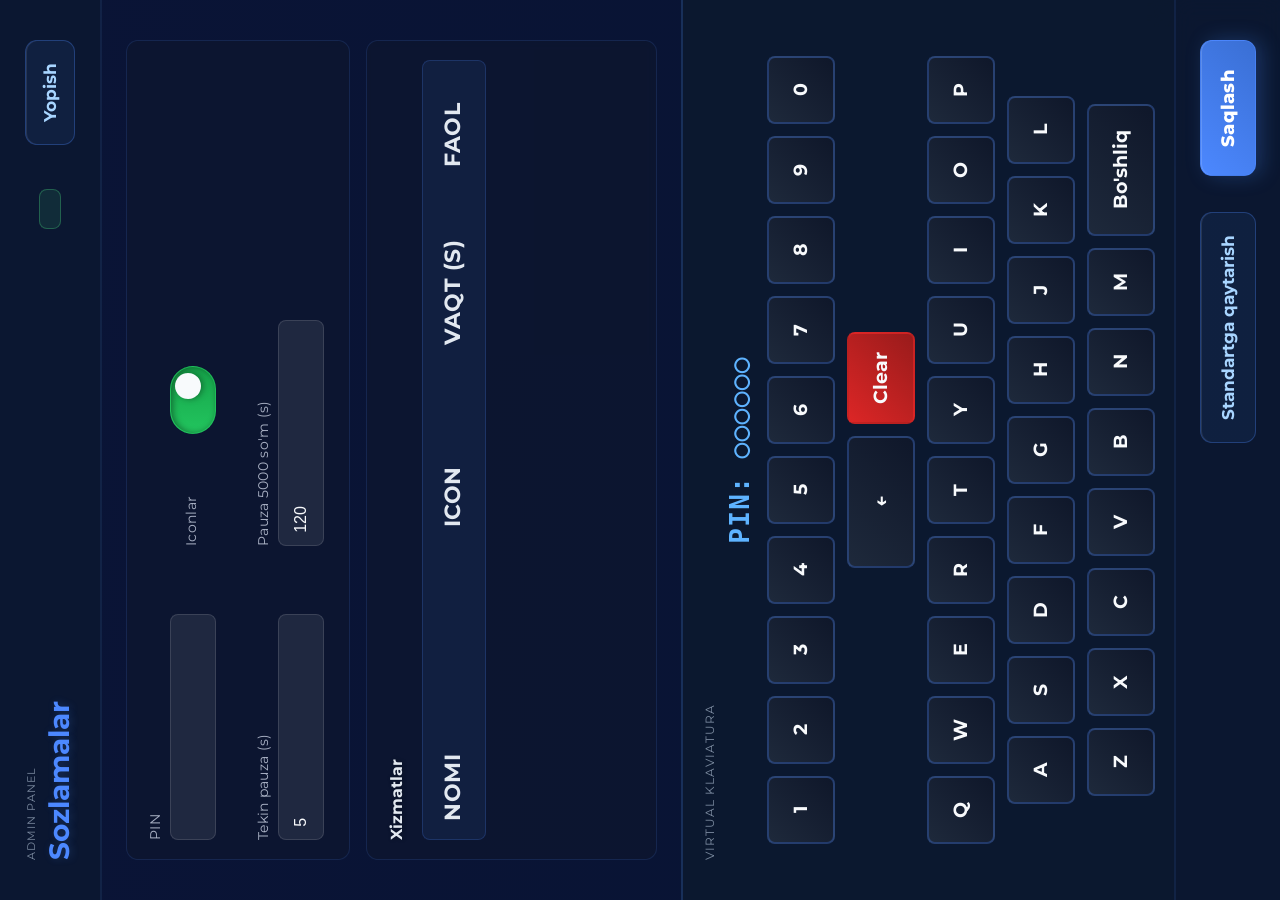
==== webui/admin.html @ 94523aa2 "fasdfsd" ====
<!doctype html>
<html lang="uz">
<head>
  <meta charset="UTF-8" />
  <meta name="viewport" content="width=device-width, initial-scale=1.0" />
  <title>Admin Panel</title>
  <link rel="stylesheet" href="style.css" />
  <script src="qrc:///qtwebchannel/qwebchannel.js"></script>
</head>
<body>
  <div id="viewport">
    <div id="rotator">
      <div id="app">
        <div id="adminPageContainer">
          <!-- HEADER -->
          <div class="admin-header">
            <div class="admin-title-section">
              <p class="eyebrow">Admin panel</p>
              <h1>Sozlamalar</h1>
            </div>
            <div class="admin-header-info">
              <span id="totalEarned" class="earn-info"></span>
              <button id="adminClose" type="button" class="ghost-btn margin-left">Yopish</button>
            </div>
          </div>

          <!-- MAIN CONTENT -->
          <div class="admin-content">
            <!-- Settings Section -->
            <div class="settings-panel">
              <div class="settings-row">
                <label class="field compact">
                  <span class="field-label">PIN</span>
                  <input id="adminPin" type="password" maxlength="6" autocomplete="off" />
                </label>
                <label class="field compact switch-field">
                  <span class="field-label">Iconlar</span>
                  <input id="toggleIcons" type="checkbox" checked />
                </label>
                <label class="field compact">
                  <span class="field-label">Tekin pauza (s)</span>
                  <input id="freePause" type="number" min="0" value="5" />
                </label>
                <label class="field compact">
                  <span class="field-label">Pauza 5000 so'm (s)</span>
                  <input id="paidPause" type="number" min="1" value="120" />
                </label>
              </div>
            </div>

            <!-- Services List Header -->
            <div class="services-panel">
              <div class="services-header">
                <h2>Xizmatlar</h2>
              </div>
              
              <!-- Services Table -->
              <div class="services-table">
                <div class="services-table-header">
                  <div class="col-nomi">Nomi</div>
                  <div class="col-icon">Icon</div>
                  <div class="col-vaqt">Vaqt (s)</div>
                  <div class="col-faol">Faol</div>
                </div>
                <div id="serviceConfigList" class="services-table-body"></div>
              </div>
            </div>
          </div>

          <!-- VIRTUAL KEYBOARD -->
          <div class="admin-keyboard">
            <div class="keyboard-label">Virtual klaviatura</div>
            <div class="keyboard-display" id="keyboardDisplay">PIN: ○○○○○○</div>
            <div class="keyboard-rows">
              <div class="keyboard-row">
                <button type="button" class="kbd-key" data-key="1">1</button>
                <button type="button" class="kbd-key" data-key="2">2</button>
                <button type="button" class="kbd-key" data-key="3">3</button>
                <button type="button" class="kbd-key" data-key="4">4</button>
                <button type="button" class="kbd-key" data-key="5">5</button>
                <button type="button" class="kbd-key" data-key="6">6</button>
                <button type="button" class="kbd-key" data-key="7">7</button>
                <button type="button" class="kbd-key" data-key="8">8</button>
                <button type="button" class="kbd-key" data-key="9">9</button>
                <button type="button" class="kbd-key" data-key="0">0</button>
                <button type="button" class="kbd-key kbd-wide" data-key="BACKSPACE">←</button>
                <button type="button" class="kbd-key kbd-clear" data-key="CLEAR">Clear</button>
              </div>
              <div class="keyboard-row">
                <button type="button" class="kbd-key" data-key="Q">Q</button>
                <button type="button" class="kbd-key" data-key="W">W</button>
                <button type="button" class="kbd-key" data-key="E">E</button>
                <button type="button" class="kbd-key" data-key="R">R</button>
                <button type="button" class="kbd-key" data-key="T">T</button>
                <button type="button" class="kbd-key" data-key="Y">Y</button>
                <button type="button" class="kbd-key" data-key="U">U</button>
                <button type="button" class="kbd-key" data-key="I">I</button>
                <button type="button" class="kbd-key" data-key="O">O</button>
                <button type="button" class="kbd-key" data-key="P">P</button>
              </div>
              <div class="keyboard-row">
                <button type="button" class="kbd-key" data-key="A">A</button>
                <button type="button" class="kbd-key" data-key="S">S</button>
                <button type="button" class="kbd-key" data-key="D">D</button>
                <button type="button" class="kbd-key" data-key="F">F</button>
                <button type="button" class="kbd-key" data-key="G">G</button>
                <button type="button" class="kbd-key" data-key="H">H</button>
                <button type="button" class="kbd-key" data-key="J">J</button>
                <button type="button" class="kbd-key" data-key="K">K</button>
                <button type="button" class="kbd-key" data-key="L">L</button>
              </div>
              <div class="keyboard-row">
                <button type="button" class="kbd-key" data-key="Z">Z</button>
                <button type="button" class="kbd-key" data-key="X">X</button>
                <button type="button" class="kbd-key" data-key="C">C</button>
                <button type="button" class="kbd-key" data-key="V">V</button>
                <button type="button" class="kbd-key" data-key="B">B</button>
                <button type="button" class="kbd-key" data-key="N">N</button>
                <button type="button" class="kbd-key" data-key="M">M</button>
                <button type="button" class="kbd-key kbd-wide" data-key="SPACE">Bo'shliq</button>
              </div>
            </div>
          </div>

          <!-- FOOTER -->
          <div class="admin-footer">
            <span id="adminStatus" class="form-note"></span>
            <div class="footer-actions">
              <button id="resetDefaults" type="button" class="ghost-btn margin-right">Standartga qaytarish</button>
              <button id="adminSave" type="button" class="primary-btn">Saqlash</button>
            </div>
          </div>
        </div>
      </div>
    </div>
  </div>

  <script src="admin.js"></script>
</body>
</html>
---- webui/style.css ----
@font-face {
  font-family: Montserrat;
  src: url("../font/Montserrat-VariableFont_wght.ttf") format("truetype");
  font-weight: 100 900;
  font-style: normal;
}

:root {
  --bg: #0a1436;
  --bg-deep: #081433;
  --white: #f8fafc;
  --danger: #ef3347;
}

* {
  box-sizing: border-box;
  margin: 0;
  padding: 0;
  user-select: none;
  -webkit-user-select: none;
  -webkit-tap-highlight-color: transparent;
}

html,
body {
  width: 100%;
  height: 100%;
  overflow: hidden;
  background: var(--bg-deep);
  font-family: Montserrat, sans-serif;
}

#viewport {
  width: 100%;
  height: 100%;
  overflow: hidden;
  position: relative;
}

#rotator {
  position: absolute;
  top: 0;
  left: 0;
  width: 100vh;
  height: 100vw;
  transform-origin: top left;
  transform: rotate(-90deg) translateX(-100%);
}

/* Admin page stays rotated -90deg so selects align horizontally */
body:has(#adminPageContainer) #rotator {
  transform: rotate(-90deg) translateX(-100%) !important;
  width: 100vh !important;
  height: 100vw !important;
}

#app {
  width: 100%;
  height: 100%;
  display: flex;
  flex-direction: column;
  background: linear-gradient(180deg, var(--bg-deep) 0%, var(--bg) 100%);
}

.top-panel {
  flex: 0 0 34%;
  display: flex;
  flex-direction: column;
  align-items: center;
  justify-content: center;
  text-align: center;
  padding: 2.2vh 2vw 1.2vh;
}

.header-title {
  min-height: 1.1em;
  font-weight: 800;
  letter-spacing: 0.08em;
  text-transform: uppercase;
  font-size: clamp(120px, 21.6vw, 180px);
  line-height: 0.95;
  color: #ffffff;
  margin-bottom: 1.3vh;
  opacity: 0.85;
  text-shadow: 0 2px 8px rgba(0, 0, 0, 0.3);
}

.header-main {
  white-space: pre-line;
  font-weight: 900;
  letter-spacing: 0.01em;
  line-height: 0.92;
  color: #ffffff;
  font-size: clamp(120px, 16.2vw, 260px);
  text-shadow: 0 4px 12px rgba(76, 136, 255, 0.15);
}

.header-main .unit {
  display: block;
  margin-top: 0.08em;
  font-size: 0.62em;
  color: #ffffff;
}

.divider {
  height: max(6px, 0.6vh);
  background: var(--white);
  box-shadow: 0 0 14px rgba(255, 255, 255, 0.23);
}

.controls-wrap {
  flex: 1;
  display: flex;
  flex-direction: column;
  gap: 1.45vh;
  padding: 2.2vh 2.6vw 2.5vh;
}

.service-grid {
  display: grid;
  grid-template-columns: 1fr 1fr;
  gap: 3.35vh 2vw;
  align-items: stretch;
}

.service-btn {
  height: 18.24vh;
  min-height: 93.6px;
  border-radius: 12px;
  border: 3px solid rgba(255, 255, 255, 0.25);
  color: #ffffff;
  cursor: pointer;
  display: flex;
  align-items: center;
  justify-content: space-between;
  flex-direction: row;
  gap: 1.1vw;
  padding: 0.6vh 1.1vw;
  box-shadow: 0 8px 24px rgba(0, 0, 0, 0.3), inset 0 1px 0 rgba(255, 255, 255, 0.1);
  transition: all 120ms cubic-bezier(0.34, 1.56, 0.64, 1);
}

.service-btn:active {
  transform: scale(0.96);
  box-shadow: 0 4px 12px rgba(0, 0, 0, 0.3), inset 0 2px 4px rgba(0, 0, 0, 0.1);
}

.service-btn:hover {
  transform: translateY(-2px);
  box-shadow: 0 12px 32px rgba(0, 0, 0, 0.35), inset 0 1px 0 rgba(255, 255, 255, 0.1);
}

.service-btn.is-active {
  box-shadow: inset 0 0 0 4px var(--white);
}

.service-btn img {
  width: clamp(54px, 6.9vh, 108px);
  height: clamp(54px, 6.9vh, 108px);
  object-fit: contain;
  pointer-events: none;
}

.service-label {
  font-weight: 800;
  line-height: 0.92;
  font-size: clamp(40.8px, 5.88vh, 79.2px);
  white-space: pre-line;
  letter-spacing: 0.015em;
  text-align: center;
  margin-right: 50px;
}

.service-btn.no-icon {
  justify-content: center;
  gap: 0.5vw;
}

.service-btn.no-icon .service-label {
  margin-right: 0;
}

.service-btn.no-icon img {
  display: none;
}

.theme-suv {
  background: linear-gradient(90deg, #3366de 0%, #2f62d7 100%);
  border-color: #4c88ff;
}

.theme-osmos {
  background: linear-gradient(90deg, #25a2d8 0%, #2298cf 100%);
  border-color: #43caff;
}

.theme-aktiv {
  background: linear-gradient(90deg, #cf49dc 0%, #c540d8 100%);
  border-color: #e8aff3;
}

.theme-pena {
  background: linear-gradient(90deg, #2cadc6 0%, #2aa8c0 100%);
  border-color: #47d8ec;
}

.theme-nano {
  background: linear-gradient(90deg, #6b6de8 0%, #6063df 100%);
  border-color: #878bf7;
}

.theme-vosk {
  background: linear-gradient(90deg, #f4a706 0%, #f1a102 100%);
  border-color: #ffd254;
}

.theme-quritish {
  background: linear-gradient(90deg, #1f9b6c 0%, #17895c 100%);
  border-color: #3ad89b;
}

.pause-button {
  width: 100%;
  height: 18.24vh;
  min-height: 103.2px;
  border-radius: 12px;
  border: 3px solid rgba(255, 255, 255, 0.3);
  background: linear-gradient(130deg, #f53a46 0%, #ed2435 100%);
  color: #ffffff;
  display: grid;
  grid-template-columns: auto 1fr auto;
  align-items: center;
  gap: 0.6vw;
  padding: 0.4vh 1.1vw;
  cursor: pointer;
  transition: all 120ms cubic-bezier(0.34, 1.56, 0.64, 1);
  box-shadow: 0 8px 24px rgba(245, 58, 70, 0.25), inset 0 1px 0 rgba(255, 255, 255, 0.1);
}

.pause-button:active {
  transform: scale(0.96);
  box-shadow: 0 4px 12px rgba(245, 58, 70, 0.2), inset 0 2px 4px rgba(0, 0, 0, 0.1);
}

.pause-button:hover {
  transform: translateY(-2px);
  box-shadow: 0 12px 32px rgba(245, 58, 70, 0.3), inset 0 1px 0 rgba(255, 255, 255, 0.1);
}

.pause-button.is-active {
  box-shadow: inset 0 0 0 4px var(--white);
}

.stop-mark-img {
  width: clamp(69px, 7.95vh, 114px);
  height: clamp(69px, 7.95vh, 114px);
  object-fit: contain;
  filter: drop-shadow(0 2px 2px rgba(0, 0, 0, 0.35));
}

.pause-text {
  font-weight: 800;
  letter-spacing: 0.01em;
  font-size: clamp(55.2px, 6.96vh, 105.6px);
  line-height: 1;
}

.pause-sub {
  display: block;
  font-weight: 700;
  font-size: clamp(26px, 3vh, 38px);
  color: rgba(255, 255, 255, 0.92);
  letter-spacing: 0.02em;
  margin-top: 0.1em;
}

.pause-button .pause-text,
.pause-button .pause-sub {
  text-align: center;
}

.pause-label {
  display: flex;
  flex-direction: column;
  justify-content: center;
  align-items: center;
  width: 100%;
  gap: 0.12em;
}

.pause-button.pause-inline {
  grid-column: auto;
  width: 100%;
  margin-top: 0;
}

.pause-button.pause-wide {
  grid-column: 1 / -1;
  width: 100%;
}

.pause-button.pause-free {
  border-color: #f1c232;
  background: linear-gradient(90deg, #ffd84d 0%, #f7c534 100%);
  color: #1d1d1d;
}

.pause-button.pause-free .pause-sub,
.pause-button.pause-free .pause-text {
  color: #1d1d1d;
}

.pause-button.pause-paid {
  border-color: #e52235;
  background: linear-gradient(90deg, #f53a46 0%, #ed2435 100%);
}

.pause-button.pause-paid .pause-sub {
  color: #ffe3e3;
}

.modal {
  display: none;
  position: fixed;
  inset: 0;
  background: rgba(6, 9, 25, 0.85);
  backdrop-filter: blur(8px);
  align-items: center;
  justify-content: center;
  padding: 2vh 3vw;
  z-index: 20;
  width: 100vh;
  height: 100vw;
  transform-origin: top left;
  transform: rotate(-90deg) translate(0, 0);
  animation: fadeInBackdrop 300ms ease-out;
  overflow: hidden;
}

@keyframes fadeInBackdrop {
  from {
    background-color: rgba(6, 9, 25, 0);
  }
  to {
    background-color: rgba(6, 9, 25, 0.85);
  }
}

.modal[aria-hidden="false"] {
  display: flex;
}

.modal-card {
  background: linear-gradient(135deg, #0c183b 0%, #0f1f4a 100%);
  border: 1px solid rgba(76, 136, 255, 0.2);
  box-shadow: 0 25px 80px rgba(0, 0, 0, 0.5), inset 0 1px 0 rgba(255, 255, 255, 0.1);
  border-radius: 20px;
  width: min(800px, 98vw);
  color: #f8fafc;
  padding: 32px;
  max-height: 90vh;
  overflow: hidden;
  display: flex;
  flex-direction: column;
  gap: 24px;
  animation: scaleIn 350ms cubic-bezier(0.34, 1.56, 0.64, 1);
}

@keyframes scaleIn {
  from {
    opacity: 0;
    transform: scale(0.85);
  }
  to {
    opacity: 1;
    transform: scale(1);
  }
}

.modal-wide {
  width: min(1200px, 98vw);
}

.modal-head {
  display: flex;
  justify-content: space-between;
  align-items: center;
  gap: 12px;
}

.modal-body {
  overflow: hidden;
  overscroll-behavior: contain;
  display: flex;
  flex-direction: column;
  gap: 16px;
}

.modal-body::-webkit-scrollbar {
  display: none;
}

.modal-body.gap {
  gap: 20px;
}

.modal-actions {
  display: flex;
  justify-content: space-between;
  align-items: center;
  gap: 12px;
  padding-bottom: 16px;
  border-bottom: 1px solid rgba(76, 136, 255, 0.15);
}

.modal-title-wrap h2 {
  font-size: 28px;
  letter-spacing: 0.02em;
  background: linear-gradient(90deg, #fff 0%, #a8d5ff 100%);
  -webkit-background-clip: text;
  -webkit-text-fill-color: transparent;
  background-clip: text;
}

.eyebrow {
  font-size: 11px;
  letter-spacing: 0.3em;
  text-transform: uppercase;
  color: rgba(94, 179, 255, 0.8);
  margin-bottom: 6px;\n  font-weight: 700;
}

.field {
  display: flex;
  flex-direction: column;
  gap: 6px;
  color: #dce3f4;
  font-size: 14px;
}

.field-label {
  opacity: 0.8;
  letter-spacing: 0.02em;
}

.field input,
.field select {
  background: rgba(255, 255, 255, 0.08);
  border: 1px solid rgba(255, 255, 255, 0.12);
  border-radius: 8px;
  padding: 10px 12px;
  color: #f8fafc;
  font-size: 15px;
  outline: none;
}

.field input:focus,
.field select:focus {
  border-color: #4c88ff;
  box-shadow: 0 0 0 2px rgba(76, 136, 255, 0.25);
}

.switch-field {
  flex-direction: row;
  justify-content: space-between;
  align-items: center;
}

.panel {
  background: rgba(255, 255, 255, 0.04);
  border: 1px solid rgba(255, 255, 255, 0.08);
  border-radius: 12px;
  padding: 14px 16px;
  display: flex;
  flex-direction: column;
  gap: 12px;
}

.panel-grid {
  display: grid;
  grid-template-columns: repeat(auto-fit, minmax(180px, 1fr));
  gap: 12px;
}

.panel-head {
  display: flex;
  justify-content: space-between;
  align-items: center;
  gap: 12px;
}

.config-list {
  display: flex;
  flex-direction: column;
  gap: 10px;
  max-height: 40vh;
  overflow: auto;
}

.config-row {
  border: 1px solid rgba(255, 255, 255, 0.08);
  border-radius: 10px;
  padding: 12px;
  background: rgba(255, 255, 255, 0.03);
  display: grid;
  grid-template-columns: repeat(auto-fit, minmax(160px, 1fr));
  gap: 12px;
}

.config-field {
  display: flex;
  flex-direction: column;
}

.config-row .row-head {
  display: flex;
  justify-content: space-between;
  align-items: center;
  gap: 8px;
}

.config-row .row-grid {
  display: grid;
  grid-template-columns: repeat(auto-fit, minmax(150px, 1fr));
  gap: 8px;
}

.primary-btn,
.ghost-btn,
.pause-button,
.service-btn {
  font-family: Montserrat, sans-serif;
}

.primary-btn {
  background: linear-gradient(135deg, #4c88ff 0%, #3a6fd4 100%);
  color: #fff;
  border: 1px solid rgba(76, 136, 255, 0.5);
  border-radius: 12px;
  padding: 16px 28px;
  font-weight: 800;
  cursor: pointer;
  letter-spacing: 0.015em;
  font-size: 18px;
  transition: all 200ms cubic-bezier(0.34, 1.56, 0.64, 1);
  box-shadow: 0 6px 20px rgba(76, 136, 255, 0.25), inset 0 1px 0 rgba(255, 255, 255, 0.15);
  position: relative;
  overflow: hidden;
}

.primary-btn::before {
  content: '';
  position: absolute;
  inset: 0;
  background: linear-gradient(90deg, rgba(255, 255, 255, 0.3) 0%, rgba(255, 255, 255, 0) 100%);
  opacity: 0;
  transition: opacity 200ms ease;
}

.primary-btn:hover {
  transform: translateY(-2px);
  box-shadow: 0 10px 28px rgba(76, 136, 255, 0.35), inset 0 1px 0 rgba(255, 255, 255, 0.15);
}

.primary-btn:hover::before {
  opacity: 1;
}

.primary-btn:active {
  transform: translateY(0) scale(0.98);
  box-shadow: 0 3px 12px rgba(76, 136, 255, 0.25), inset 0 2px 4px rgba(0, 0, 0, 0.15);
}

.margin-right{
  margin-right: 20px;
}

.margin-left{
  margin-left: 20px;
}

.ghost-btn {
  background: rgba(76, 136, 255, 0.08);
  color: #a8d5ff;
  border: 1.5px solid rgba(76, 136, 255, 0.3);
  border-radius: 12px;
  padding: 14px 22px;
  cursor: pointer;
  font-weight: 700;
  font-size: 17px;
  transition: all 200ms ease;
  box-shadow: inset 0 1px 0 rgba(255, 255, 255, 0.1);
}

.ghost-btn:hover {
  background: rgba(76, 136, 255, 0.15);
  border-color: rgba(76, 136, 255, 0.5);
  box-shadow: 0 4px 12px rgba(76, 136, 255, 0.15), inset 0 1px 0 rgba(255, 255, 255, 0.1);
}

.ghost-btn:active {
  transform: scale(0.96);
  background: rgba(76, 136, 255, 0.12);
}

.form-error {
  color: #ff9a9a;
  min-height: 18px;
  font-size: 14px;
  font-weight: 500;
  text-align: center;
  animation: shake 400ms ease-in-out;
}

@keyframes shake {
  0%, 100% { transform: translateX(0); }
  25% { transform: translateX(-4px); }
  75% { transform: translateX(4px); }
}

.form-note {
  color: rgba(255, 255, 255, 0.65);
  font-size: 13px;
}

.action-stack {
  display: flex;
  gap: 10px;
}

.config-row .toggle-wrap {
  display: flex;
  align-items: center;
}

/* ===== ADMIN PAGE STYLES ===== */

#adminPageContainer {
  width: 100%;
  height: 100%;
  display: flex;
  flex-direction: column;
  background: linear-gradient(180deg, #0a1436 0%, #081433 100%);
  overflow: hidden;
}

.admin-header {
  flex: 0 0 auto;
  display: flex;
  justify-content: space-between;
  align-items: center;
  padding: 2rem 2.5rem;
  border-bottom: 2px solid rgba(76, 136, 255, 0.1);
  background: rgba(12, 26, 46, 0.6);
  backdrop-filter: blur(10px);
}

.admin-title-section {
  flex: 1;
}

.admin-title-section .eyebrow {
  color: #94a3b8;
  font-size: 12px;
  text-transform: uppercase;
  letter-spacing: 1.2px;
  margin-bottom: 6px;
  opacity: 0.8;
}

.admin-title-section h1 {
  color: #4c88ff;
  font-size: 32px;
  font-weight: 700;
  text-shadow: 0 2px 8px rgba(76, 136, 255, 0.2);
}

.admin-header-info {
  display: flex;
  align-items: center;
  gap: 2rem;
}

.earn-info {
  color: #4ade80;
  font-size: 16px;
  font-weight: 600;
  padding: 0.8rem 1.5rem;
  background: rgba(74, 222, 128, 0.1);
  border: 1px solid rgba(74, 222, 128, 0.3);
  border-radius: 8px;
}

.admin-content {
  flex: 1;
  overflow-y: auto;
  padding: 2rem 2.5rem;
  display: flex;
  flex-direction: column;
  gap: 2.5rem;
}

.admin-section {
  background: rgba(15, 23, 42, 0.5);
  border: 1px solid rgba(76, 136, 255, 0.15);
  border-radius: 16px;
  padding: 2rem;
  backdrop-filter: blur(4px);
}

.section-title h2 {
  color: #e2e8f0;
  font-size: 18px;
  font-weight: 700;
  margin-bottom: 1.5rem;
  text-shadow: 0 1px 4px rgba(0, 0, 0, 0.3);
}

.settings-grid {
  display: grid;
  grid-template-columns: repeat(auto-fit, minmax(200px, 1fr));
  gap: 1.5rem;
}

.section-head {
  display: flex;
  justify-content: space-between;
  align-items: flex-start;
  margin-bottom: 1.5rem;
}

.section-head h2 {
  color: #e2e8f0;
  font-size: 18px;
  font-weight: 700;
  text-shadow: 0 1px 4px rgba(0, 0, 0, 0.3);
}

.section-hint {
  color: #94a3b8;
  font-size: 13px;
  margin-top: 0.5rem;
  opacity: 0.8;
}

.service-config-list {
  display: flex;
  flex-direction: column;
  gap: 1.2rem;
  max-height: 400px;
  overflow-y: auto;
  padding-right: 1rem;
}

.service-config-list::-webkit-scrollbar {
  width: 6px;
}

.service-config-list::-webkit-scrollbar-track {
  background: rgba(76, 136, 255, 0.05);
  border-radius: 3px;
}

.service-config-list::-webkit-scrollbar-thumb {
  background: rgba(76, 136, 255, 0.25);
  border-radius: 3px;
}

.service-config-list::-webkit-scrollbar-thumb:hover {
  background: rgba(76, 136, 255, 0.35);
}

/* ===== UPDATED ADMIN LAYOUT - HORIZONTAL ===== */

#adminPageContainer {
  width: 100%;
  height: 100%;
  display: flex;
  flex-direction: column;
  background: linear-gradient(180deg, #0a1436 0%, #081433 100%);
  overflow: hidden;
}

.admin-header {
  flex: 0 0 auto;
  display: flex;
  justify-content: space-between;
  align-items: center;
  padding: 1.5rem 2.5rem;
  border-bottom: 2px solid rgba(76, 136, 255, 0.1);
  background: rgba(12, 26, 46, 0.6);
  backdrop-filter: blur(10px);
}

.admin-title-section {
  flex: 1;
}

.admin-title-section .eyebrow {
  color: #94a3b8;
  font-size: 11px;
  text-transform: uppercase;
  letter-spacing: 1px;
  margin-bottom: 4px;
  opacity: 0.8;
}

.admin-title-section h1 {
  color: #4c88ff;
  font-size: 28px;
  font-weight: 700;
  text-shadow: 0 2px 8px rgba(76, 136, 255, 0.2);
}

.admin-header-info {
  display: flex;
  align-items: center;
  gap: 1.5rem;
}

.earn-info {
  color: #4ade80;
  font-size: 14px;
  font-weight: 600;
  padding: 0.6rem 1.2rem;
  background: rgba(74, 222, 128, 0.1);
  border: 1px solid rgba(74, 222, 128, 0.3);
  border-radius: 8px;
}

/* Horizontal Content Layout */
.admin-content {
  flex: 1;
  display: flex;
  flex-direction: column;
  gap: 1rem;
  padding: 1.5rem 2.5rem;
  overflow-y: auto;
}

/* Settings Panel - Compact Horizontal */
.settings-panel {
  background: rgba(15, 23, 42, 0.5);
  border: 1px solid rgba(76, 136, 255, 0.15);
  border-radius: 12px;
  padding: 1.2rem;
  backdrop-filter: blur(4px);
}

.settings-row {
  display: flex;
  gap: 3rem;
  flex-wrap: wrap;
  align-items: flex-end;
  row-gap: 2rem;
}

.field.compact {
  flex: 0 1 180px;
  gap: 6px;
  margin-bottom: 6px;
  margin-right: 20px;
}

.field.compact .field-label {
  font-size: 14px;
  opacity: 0.75;
}

.field.compact input,
.field.compact select {
  font-size: 16px;
  padding: 12px 12px;
  min-height: 46px;
}

.field.compact.switch-field {
  flex-direction: row;
  align-items: center;
  gap: 8px;
}

.field.compact.switch-field .field-label {
  margin: 0;
}

/* Services Panel - Table Layout */
.services-panel {
  flex: 1;
  background: rgba(15, 23, 42, 0.5);
  border: 1px solid rgba(76, 136, 255, 0.15);
  border-radius: 12px;
  padding: 1.2rem;
  backdrop-filter: blur(4px);
  display: flex;
  flex-direction: column;
  gap: 1rem;
  overflow: hidden;
}

.services-header h2 {
  color: #e2e8f0;
  font-size: 16px;
  font-weight: 700;
  text-shadow: 0 1px 4px rgba(0, 0, 0, 0.3);
}

.services-table {
  flex: 1;
  display: flex;
  flex-direction: column;
  overflow: hidden;
}

.services-table-header {
  display: grid;
  grid-template-columns: 2fr 1.2fr 1fr 0.8fr;
  gap: 16px;
  padding: 16px 18px;
  background: rgba(76, 136, 255, 0.08);
  border-radius: 8px;
  border: 1px solid rgba(76, 136, 255, 0.2);
  margin-bottom: 8px;
  font-weight: 700;
  color: #e2e8f0;
  font-size: 22px;
  min-height: 64px;
  text-transform: uppercase;
  letter-spacing: 0.5px;
}

.services-table-body {
  flex: 1;
  overflow-y: auto;
  display: flex;
  flex-direction: column;
  gap: 18px;
  padding-right: 6px;
}

.services-table-body::-webkit-scrollbar {
  width: 6px;
}

.services-table-body::-webkit-scrollbar-track {
  background: rgba(76, 136, 255, 0.05);
  border-radius: 3px;
}

.services-table-body::-webkit-scrollbar-thumb {
  background: rgba(76, 136, 255, 0.25);
  border-radius: 3px;
}

.services-table-body::-webkit-scrollbar-thumb:hover {
  background: rgba(76, 136, 255, 0.35);
}

.service-row {
  display: grid;
  grid-template-columns: 2fr 1.2fr 1fr 0.8fr;
  gap: 16px;
  row-gap: 14px;
  align-items: center;
  padding: 18px 18px;
  background: rgba(255, 255, 255, 0.05);
  border: 1px solid rgba(76, 136, 255, 0.1);
  border-radius: 8px;
  transition: all 200ms ease;
  min-height: 72px;
}

.service-row:hover {
  background: rgba(76, 136, 255, 0.08);
  border-color: rgba(76, 136, 255, 0.2);
}

.service-row input,
.service-row select {
  width: 100%;
  min-height: 64px;
  font-size: 22px;
  padding: 14px 16px;
  background: rgba(255, 255, 255, 0.08);
  border: 1px solid rgba(255, 255, 255, 0.18);
  border-radius: 10px;
  color: #f8fafc;
  outline: none;
  transition: all 200ms ease;
}

.custom-select {
  position: relative;
  width: 100%;
}

.custom-select-toggle {
  width: 100%;
  min-height: 64px;
  padding: 14px 16px;
  font-size: 22px;
  font-weight: 700;
  color: #f8fafc;
  background: rgba(255, 255, 255, 0.08);
  border: 1px solid rgba(255, 255, 255, 0.18);
  border-radius: 10px;
  cursor: pointer;
  text-align: left;
  transition: all 150ms ease;
}

.custom-select-toggle:hover,
.custom-select.open .custom-select-toggle {
  border-color: #4c88ff;
  box-shadow: 0 0 0 2px rgba(76, 136, 255, 0.25);
}

.custom-select-options {
  position: absolute;
  inset: calc(100% + 6px) 0 auto 0;
  background: rgba(12, 26, 46, 0.96);
  border: 1px solid rgba(76, 136, 255, 0.4);
  border-radius: 12px;
  box-shadow: 0 18px 36px rgba(0, 0, 0, 0.45);
  display: none;
  padding: 8px;
  z-index: 10;
}

.custom-select.open .custom-select-options {
  display: grid;
  grid-template-columns: repeat(auto-fit, minmax(120px, 1fr));
  gap: 8px;
}

.select-option {
  width: 100%;
  padding: 12px 14px;
  font-size: 18px;
  font-weight: 700;
  color: #e2e8f0;
  background: rgba(255, 255, 255, 0.06);
  border: 1px solid rgba(255, 255, 255, 0.16);
  border-radius: 10px;
  cursor: pointer;
  text-align: left;
  transition: all 120ms ease;
}

.select-option:hover,
.select-option[data-selected="true"] {
  background: rgba(76, 136, 255, 0.12);
  border-color: rgba(76, 136, 255, 0.4);
}

.service-row .service-icon {
  transform: rotate(-90deg);
  transform-origin: center;
}
.service-row .service-icon option {
  transform: rotate(90deg);
}

.service-row input:focus,
.service-row select:focus {
  border-color: #4c88ff;
  box-shadow: 0 0 0 2px rgba(76, 136, 255, 0.25);
}

.col-nomi {
  grid-column: 1;
}

.col-icon {
  grid-column: 2;
}

.col-vaqt {
  grid-column: 3;
}

.col-faol {
  grid-column: 4;
  text-align: center;
}

.service-toggle {
  display: flex;
  justify-content: center;
  align-items: center;
}

.service-toggle input[type="checkbox"],
#toggleIcons {
  appearance: none;
  -webkit-appearance: none;
  width: 68px;
  height: 36px;
  border-radius: 24px;
  background: linear-gradient(90deg, #334155 0%, #0f172a 100%);
  border: 1px solid rgba(255, 255, 255, 0.25);
  position: relative;
  cursor: pointer;
  transition: all 180ms ease;
  box-shadow: inset 0 2px 6px rgba(0, 0, 0, 0.4);
  margin-top: 4px;
}

.service-toggle input[type="checkbox"]::after,
#toggleIcons::after {
  content: '';
  position: absolute;
  top: 4px;
  left: 4px;
  width: 26px;
  height: 26px;
  border-radius: 50%;
  background: #e2e8f0;
  box-shadow: 0 2px 6px rgba(0, 0, 0, 0.35);
  transition: all 180ms ease;
}

.service-toggle input[type="checkbox"]:checked,
#toggleIcons:checked {
  background: linear-gradient(90deg, #22c55e 0%, #16a34a 100%);
  border-color: rgba(34, 197, 94, 0.6);
}

.service-toggle input[type="checkbox"]:checked::after,
#toggleIcons:checked::after {
  transform: translateX(30px);
  background: #f8fafc;
}

/* Virtual Keyboard */
.admin-keyboard {
  flex: 0 0 auto;
  background: rgba(12, 26, 46, 0.8);
  border-top: 2px solid rgba(76, 136, 255, 0.2);
  padding: 1.2rem 2.5rem;
  backdrop-filter: blur(10px);
}

.keyboard-label {
  color: #94a3b8;
  font-size: 12px;
  text-transform: uppercase;
  letter-spacing: 1px;
  margin-bottom: 8px;
  opacity: 0.8;
}

.keyboard-display {
  text-align: center;
  color: #5eb3ff;
  font-size: 26px;
  letter-spacing: 1.4px;
  margin-bottom: 12px;
  font-family: monospace;
  font-weight: 600;
}

.keyboard-rows {
  display: flex;
  flex-direction: column;
  gap: 12px;
}

.keyboard-row {
  display: flex;
  gap: 12px;
  justify-content: center;
  flex-wrap: wrap;
}

.kbd-key {
  background: linear-gradient(135deg, #1e293b 0%, #0f172a 100%);
  border: 2px solid rgba(76, 136, 255, 0.3);
  border-radius: 8px;
  color: #f8fafc;
  font-size: 19px;
  font-weight: 700;
  padding: 14px 18px;
  cursor: pointer;
  transition: all 200ms ease;
  font-family: Montserrat, sans-serif;
  min-width: 68px;
  min-height: 68px;
}

.kbd-wide {
  min-width: 132px;
}

.kbd-key:hover {
  border-color: rgba(76, 136, 255, 0.6);
  background: linear-gradient(135deg, #2d3748 0%, #1a202c 100%);
  box-shadow: 0 0 12px rgba(76, 136, 255, 0.2);
  transform: translateY(-2px);
}

.kbd-key:active {
  transform: scale(0.96);
  box-shadow: inset 0 2px 8px rgba(0, 0, 0, 0.3);
}

.kbd-clear {
  background: linear-gradient(135deg, #dc2626 0%, #991b1b 100%);
  border-color: rgba(220, 38, 38, 0.4);
}

.kbd-clear:hover {
  border-color: rgba(220, 38, 38, 0.7);
  box-shadow: 0 0 12px rgba(220, 38, 38, 0.3);
}

/* Footer */
.admin-footer {
  flex: 0 0 auto;
  display: flex;
  justify-content: space-between;
  align-items: center;
  padding: 1.2rem 2.5rem;
  border-top: 2px solid rgba(76, 136, 255, 0.1);
  background: rgba(12, 26, 46, 0.6);
  backdrop-filter: blur(10px);
  gap: 1rem;
}

.footer-actions {
  display: flex;
  gap: 1rem;
}

.service-config-list::-webkit-scrollbar-thumb:hover {
  background: rgba(76, 136, 255, 0.35);
}

.admin-footer {
  flex: 0 0 auto;
  display: flex;
  justify-content: space-between;
  align-items: center;
  padding: 1.5rem 2.5rem;
  border-top: 2px solid rgba(76, 136, 255, 0.1);
  background: rgba(12, 26, 46, 0.6);
  backdrop-filter: blur(10px);
  gap: 1rem;
}

.footer-status {
  flex: 1;
}

.footer-actions {
  display: flex;
  gap: 1rem;
}

.hidden {
  display: none !important;
}

/* PIN Modal Styles */
.pin-display {
  text-align: center;
  padding: 28px 24px;
  margin-bottom: 8px;
  background: linear-gradient(135deg, rgba(76, 136, 255, 0.12) 0%, rgba(76, 136, 255, 0.06) 100%);
  border: 2px solid rgba(76, 136, 255, 0.25);
  border-radius: 16px;
  min-height: 90px;
  display: flex;
  align-items: center;
  justify-content: center;
  box-shadow: inset 0 4px 16px rgba(76, 136, 255, 0.1);
  max-width: 100%;
  overflow: hidden;
}

.pin-dots {
  font-size: 48px;
  letter-spacing: 14px;
  color: #5eb3ff;
  font-weight: 800;
  font-family: "Courier New", monospace;
  text-shadow: 0 2px 8px rgba(94, 179, 255, 0.3);
  animation: dotPulse 0.3s ease-out;
  white-space: nowrap;
}

@keyframes dotPulse {
  0% { opacity: 0.6; transform: scale(0.95); }
  50% { opacity: 1; transform: scale(1.02); }
  100% { opacity: 1; transform: scale(1); }
}

.pin-keypad {
  display: grid;
  grid-template-columns: repeat(3, 1fr);
  gap: 12px;
  margin: 20px 0;
}

.pin-key {
  aspect-ratio: 1 / 1;
  background: linear-gradient(135deg, #4c88ff 0%, #3a6fd4 100%);
  color: #fff;
  border: 2px solid rgba(76, 136, 255, 0.5);
  border-radius: 14px;
  font-size: 28px;
  font-weight: 800;
  cursor: pointer;
  transition: all 150ms cubic-bezier(0.34, 1.56, 0.64, 1);
  display: flex;
  align-items: center;
  justify-content: center;
  box-shadow: 0 8px 24px rgba(76, 136, 255, 0.25), inset 0 1px 0 rgba(255, 255, 255, 0.2);
  position: relative;
  overflow: hidden;
  height: 100px;
}

.pin-key::before {
  content: '';
  position: absolute;
  inset: 0;
  background: linear-gradient(135deg, rgba(255, 255, 255, 0.2) 0%, rgba(255, 255, 255, 0) 100%);
  opacity: 0;
  transition: opacity 150ms ease;
}

.pin-key:hover {
  border-color: rgba(76, 136, 255, 0.8);
  transform: translateY(-2px);
  box-shadow: 0 12px 32px rgba(76, 136, 255, 0.35), inset 0 1px 0 rgba(255, 255, 255, 0.2);
}

.pin-key:hover::before {
  opacity: 1;
}

.pin-key:active {
  transform: scale(0.94) translateY(0);
  background: linear-gradient(135deg, #5eb3ff 0%, #4c88ff 100%);
  box-shadow: 0 4px 12px rgba(76, 136, 255, 0.3), inset 0 2px 4px rgba(0, 0, 0, 0.2);
}

.pin-key-wide {
  grid-column: 2 / 3;
}
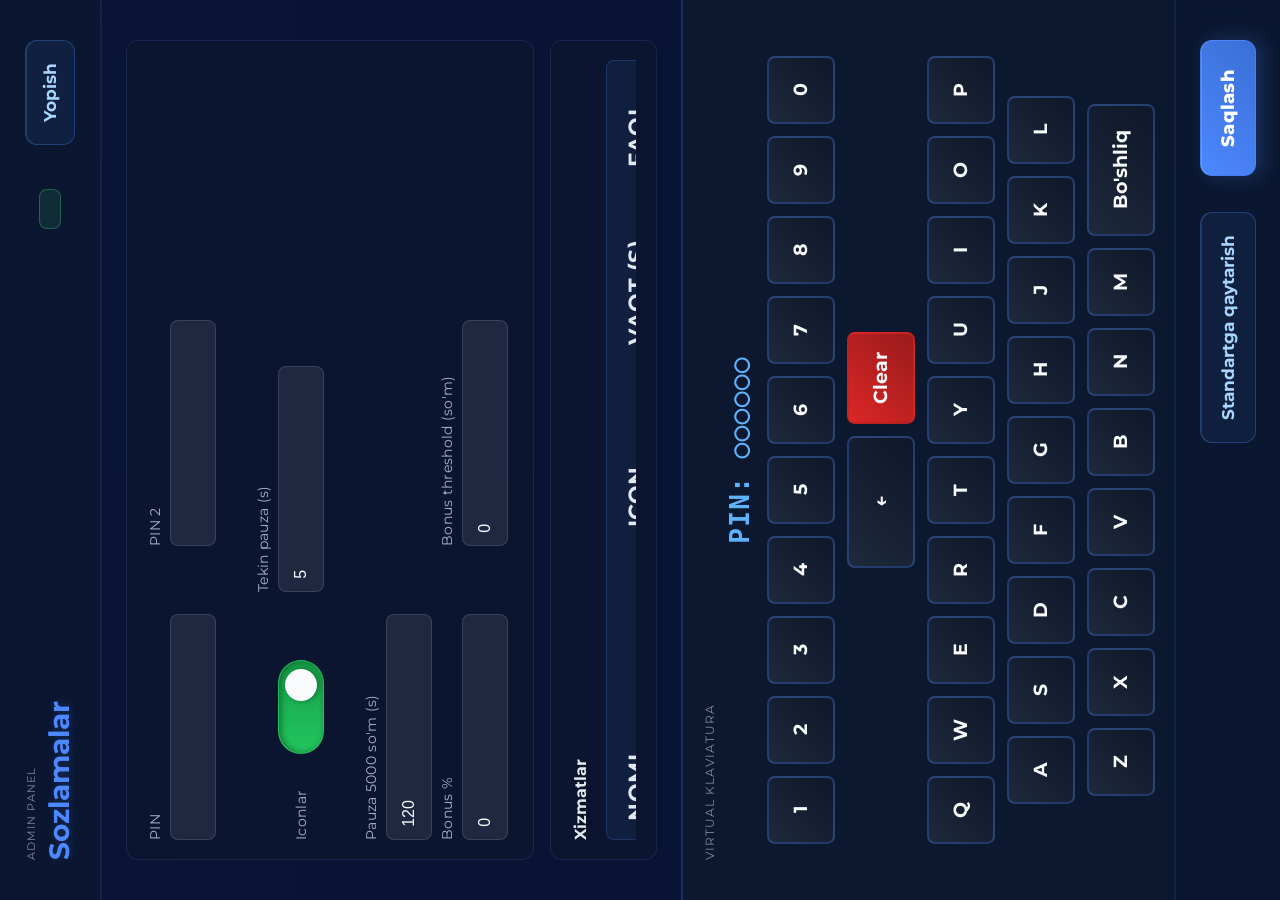
==== commit b8f933ad: "fasdfsdafasd" ====
--- a/webui/admin.html
+++ b/webui/admin.html
@@ -33,6 +33,10 @@
                   <span class="field-label">PIN</span>
                   <input id="adminPin" type="password" maxlength="6" autocomplete="off" />
                 </label>
+                <label class="field compact">
+                  <span class="field-label">PIN 2</span>
+                  <input id="adminPin2" type="password" maxlength="6" autocomplete="off" />
+                </label>
                 <label class="field compact switch-field">
                   <span class="field-label">Iconlar</span>
                   <input id="toggleIcons" type="checkbox" checked />
@@ -44,6 +48,17 @@
                 <label class="field compact">
                   <span class="field-label">Pauza 5000 so'm (s)</span>
                   <input id="paidPause" type="number" min="1" value="120" />
+                </label>
+              </div>
+
+              <div class="settings-row">
+                <label class="field compact">
+                  <span class="field-label">Bonus %</span>
+                  <input id="bonusPercent" type="number" min="0" value="0" />
+                </label>
+                <label class="field compact">
+                  <span class="field-label">Bonus threshold (so'm)</span>
+                  <input id="bonusThreshold" type="number" min="0" value="0" />
                 </label>
               </div>
             </div>
--- a/webui/style.css
+++ b/webui/style.css
@@ -91,7 +91,7 @@
   letter-spacing: 0.01em;
   line-height: 0.92;
   color: #ffffff;
-  font-size: clamp(120px, 16.2vw, 260px);
+  font-size: clamp(120px, 11.2vw, 260px);
   text-shadow: 0 4px 12px rgba(76, 136, 255, 0.15);
 }
 
@@ -1094,26 +1094,61 @@
 #toggleIcons {
   appearance: none;
   -webkit-appearance: none;
-  width: 68px;
-  height: 36px;
-  border-radius: 24px;
+  width: 94px;
+  border-radius: 26px;
   background: linear-gradient(90deg, #334155 0%, #0f172a 100%);
   border: 1px solid rgba(255, 255, 255, 0.25);
   position: relative;
   cursor: pointer;
   transition: all 180ms ease;
   box-shadow: inset 0 2px 6px rgba(0, 0, 0, 0.4);
-  margin-top: 4px;
+  margin-top: 0;
+}
+
+.service-active{
+  border-radius: 45px!important;
+  width: 120px!important;
+}
+/* change size of circle .service-active toggle  */
+.service-active::after {
+  width: 50px!important;
+  height: 50px!important;
+  top: 5px!important;
+  left: 5px!important;
+}
+/* change change size of circle .service-active toggle  */
+.service-active:checked::after {
+  transform: translateX(57px)!important;
+  width: 50px!important;
+  height: 50px!important;
+  top: 5px!important;
+  left: 5px!important;
+}
+
+.form-note{
+  visibility: hidden;
+  font-size: 22px;
+  color: #ffffff;
+  border: 1px solid rgba(148, 163, 184, 0.3);
+  border-radius: 8px;
+  padding: 12px 16px;
+
+}
+
+.service-toggle input[type="checkbox"]:checked,
+#toggleIcons:checked {
+  background: linear-gradient(90deg, #22c55e 0%, #16a34a 100%);
+  border-color: rgba(34, 197, 94, 0.6);
 }
 
 .service-toggle input[type="checkbox"]::after,
 #toggleIcons::after {
   content: '';
   position: absolute;
-  top: 4px;
-  left: 4px;
-  width: 26px;
-  height: 26px;
+  top: 6px;
+  left: 6px;
+  width: 32px;
+  height: 32px;
   border-radius: 50%;
   background: #e2e8f0;
   box-shadow: 0 2px 6px rgba(0, 0, 0, 0.35);
@@ -1128,7 +1163,7 @@
 
 .service-toggle input[type="checkbox"]:checked::after,
 #toggleIcons:checked::after {
-  transform: translateX(30px);
+  transform: translateX(46px);
   background: #f8fafc;
 }
 
@@ -1349,3 +1384,60 @@
 .pin-key-wide {
   grid-column: 2 / 3;
 }
+
+/* Disable hover effects on all buttons */
+.service-btn:hover {
+  transform: none !important;
+  box-shadow: 0 8px 24px rgba(0, 0, 0, 0.3), inset 0 1px 0 rgba(255, 255, 255, 0.1) !important;
+}
+
+.pause-button:hover {
+  transform: none !important;
+  box-shadow: 0 8px 24px rgba(245, 58, 70, 0.25), inset 0 1px 0 rgba(255, 255, 255, 0.1) !important;
+}
+
+.primary-btn:hover,
+.primary-btn:hover::before {
+  transform: none !important;
+  box-shadow: 0 6px 20px rgba(76, 136, 255, 0.25), inset 0 1px 0 rgba(255, 255, 255, 0.15) !important;
+  opacity: 1 !important;
+}
+
+.ghost-btn:hover {
+  transform: none !important;
+  background: rgba(76, 136, 255, 0.08) !important;
+  border-color: rgba(76, 136, 255, 0.3) !important;
+  box-shadow: inset 0 1px 0 rgba(255, 255, 255, 0.1) !important;
+}
+
+.service-row:hover {
+  background: rgba(255, 255, 255, 0.05) !important;
+  border-color: rgba(76, 136, 255, 0.1) !important;
+}
+
+.custom-select-toggle:hover,
+.custom-select.open .custom-select-toggle {
+  border-color: rgba(255, 255, 255, 0.18) !important;
+  box-shadow: none !important;
+}
+
+.select-option:hover,
+.select-option[data-selected="true"] {
+  background: rgba(255, 255, 255, 0.06) !important;
+  border-color: rgba(255, 255, 255, 0.16) !important;
+}
+
+.kbd-key:hover,
+.kbd-clear:hover {
+  transform: none !important;
+  border-color: rgba(76, 136, 255, 0.3) !important;
+  box-shadow: none !important;
+}
+
+.pin-key:hover,
+.pin-key:hover::before {
+  transform: none !important;
+  border-color: rgba(76, 136, 255, 0.5) !important;
+  box-shadow: 0 8px 24px rgba(76, 136, 255, 0.25), inset 0 1px 0 rgba(255, 255, 255, 0.2) !important;
+  opacity: 0 !important;
+}
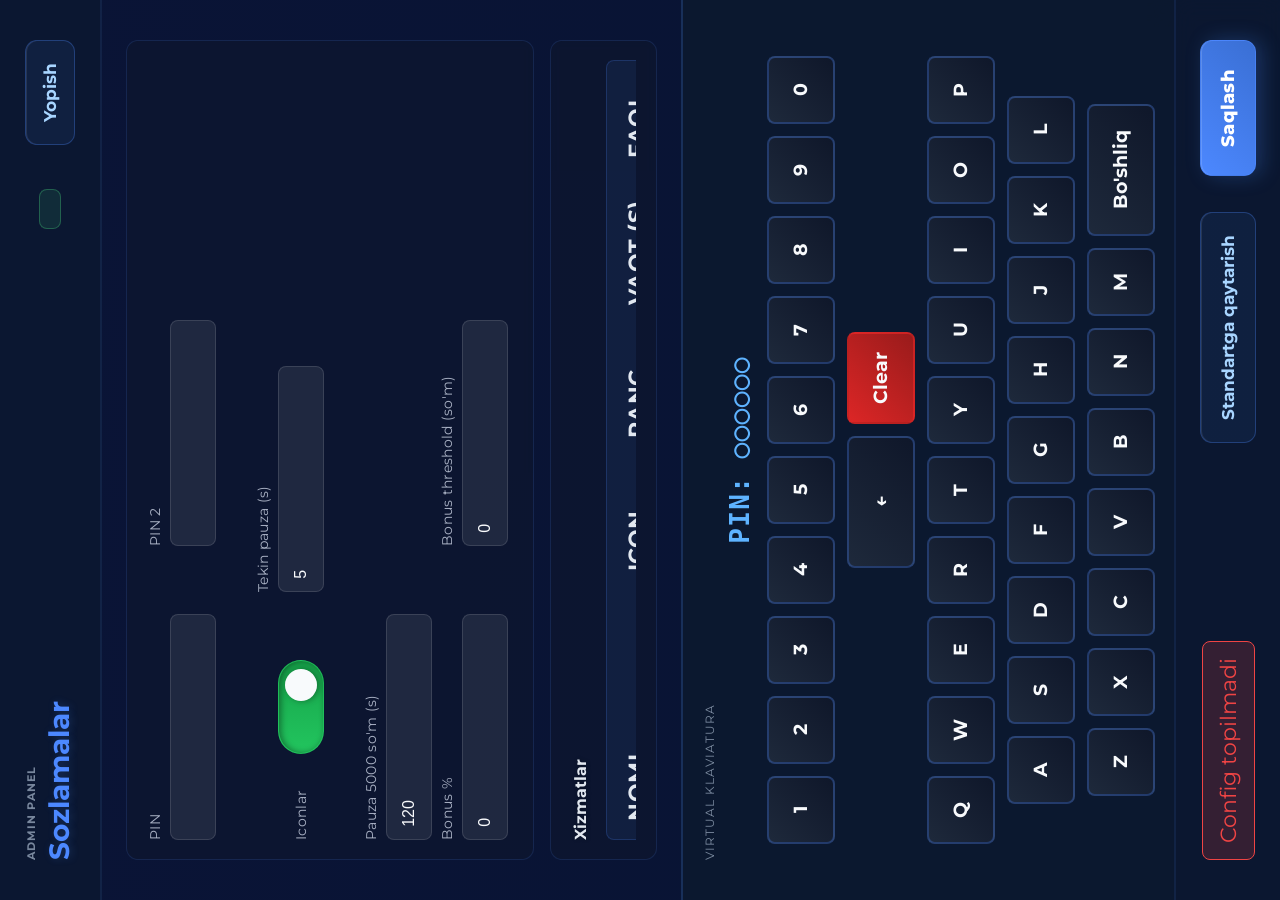
==== commit 7d61a9d1: "dfasdfsda" ====
--- a/webui/admin.html
+++ b/webui/admin.html
@@ -74,6 +74,7 @@
                 <div class="services-table-header">
                   <div class="col-nomi">Nomi</div>
                   <div class="col-icon">Icon</div>
+                  <div class="col-rang">Rang</div>
                   <div class="col-vaqt">Vaqt (s)</div>
                   <div class="col-faol">Faol</div>
                 </div>
--- a/webui/style.css
+++ b/webui/style.css
@@ -28,8 +28,8 @@
   overflow: hidden;
   background: var(--bg-deep);
   font-family: Montserrat, sans-serif;
-}
-
+
+}
 #viewport {
   width: 100%;
   height: 100%;
@@ -355,9 +355,9 @@
   border: 1px solid rgba(76, 136, 255, 0.2);
   box-shadow: 0 25px 80px rgba(0, 0, 0, 0.5), inset 0 1px 0 rgba(255, 255, 255, 0.1);
   border-radius: 20px;
-  width: min(800px, 98vw);
+  width: min(400px, 90vw);
   color: #f8fafc;
-  padding: 32px;
+  padding: 28px;
   max-height: 90vh;
   overflow: hidden;
   display: flex;
@@ -427,7 +427,8 @@
   letter-spacing: 0.3em;
   text-transform: uppercase;
   color: rgba(94, 179, 255, 0.8);
-  margin-bottom: 6px;\n  font-weight: 700;
+  margin-bottom: 6px;
+  font-weight: 700;
 }
 
 .field {
@@ -914,7 +915,7 @@
 
 .services-table-header {
   display: grid;
-  grid-template-columns: 2fr 1.2fr 1fr 0.8fr;
+  grid-template-columns: 2fr 1fr 1fr 1fr 0.8fr;
   gap: 16px;
   padding: 16px 18px;
   background: rgba(76, 136, 255, 0.08);
@@ -958,7 +959,7 @@
 
 .service-row {
   display: grid;
-  grid-template-columns: 2fr 1.2fr 1fr 0.8fr;
+  grid-template-columns: 2fr 1fr 1fr 1fr 0.8fr;
   gap: 16px;
   row-gap: 14px;
   align-items: center;
@@ -1033,6 +1034,69 @@
   gap: 8px;
 }
 
+.icon-select .custom-select-toggle,
+.theme-select .custom-select-toggle {
+  min-height: 64px;
+  display: flex;
+  align-items: center;
+  justify-content: center;
+  text-align: center;
+  padding: 8px;
+}
+
+.icon-preview {
+  width: 44px;
+  height: 44px;
+  object-fit: contain;
+}
+
+.icon-options {
+  grid-template-columns: repeat(4, minmax(56px, 1fr)) !important;
+}
+
+.icon-option {
+  display: flex;
+  align-items: center;
+  justify-content: center;
+  min-height: 56px;
+  padding: 8px;
+}
+
+.icon-option img {
+  width: 36px;
+  height: 36px;
+  object-fit: contain;
+}
+
+.theme-options {
+  grid-template-columns: repeat(4, minmax(56px, 1fr)) !important;
+}
+
+.theme-option {
+  display: flex;
+  align-items: center;
+  justify-content: center;
+  min-height: 56px;
+  padding: 8px;
+}
+
+.theme-dot {
+  display: inline-block;
+  width: 34px;
+  height: 34px;
+  border-radius: 50%;
+  border: 2px solid rgba(255, 255, 255, 0.85);
+  box-shadow: 0 2px 8px rgba(0, 0, 0, 0.35);
+}
+
+.theme-dot.color-suv { background: linear-gradient(120deg, #3366de 0%, #2f62d7 100%); }
+.theme-dot.color-osmos { background: linear-gradient(120deg, #25a2d8 0%, #2298cf 100%); }
+.theme-dot.color-aktiv { background: linear-gradient(120deg, #cf49dc 0%, #c540d8 100%); }
+.theme-dot.color-pena { background: linear-gradient(120deg, #2cadc6 0%, #2aa8c0 100%); }
+.theme-dot.color-nano { background: linear-gradient(120deg, #6b6de8 0%, #6063df 100%); }
+.theme-dot.color-vosk { background: linear-gradient(120deg, #f4a706 0%, #f1a102 100%); }
+.theme-dot.color-quritish { background: linear-gradient(120deg, #1f9b6c 0%, #17895c 100%); }
+
 .select-option {
   width: 100%;
   padding: 12px 14px;
@@ -1067,6 +1131,45 @@
   box-shadow: 0 0 0 2px rgba(76, 136, 255, 0.25);
 }
 
+.service-row[class*="theme-"] {
+  transition: border-color 180ms ease, box-shadow 180ms ease, background 180ms ease;
+}
+
+.service-row.theme-suv {
+  background: linear-gradient(90deg, rgba(51, 102, 222, 0.12) 0%, rgba(47, 98, 215, 0.08) 100%);
+  border-color: rgba(76, 136, 255, 0.6);
+}
+
+.service-row.theme-osmos {
+  background: linear-gradient(90deg, rgba(37, 162, 216, 0.12) 0%, rgba(34, 152, 207, 0.08) 100%);
+  border-color: rgba(67, 202, 255, 0.55);
+}
+
+.service-row.theme-aktiv {
+  background: linear-gradient(90deg, rgba(207, 73, 220, 0.12) 0%, rgba(197, 64, 216, 0.08) 100%);
+  border-color: rgba(232, 175, 243, 0.55);
+}
+
+.service-row.theme-pena {
+  background: linear-gradient(90deg, rgba(44, 173, 198, 0.12) 0%, rgba(42, 168, 192, 0.08) 100%);
+  border-color: rgba(71, 216, 236, 0.55);
+}
+
+.service-row.theme-nano {
+  background: linear-gradient(90deg, rgba(107, 109, 232, 0.12) 0%, rgba(96, 99, 223, 0.08) 100%);
+  border-color: rgba(135, 139, 247, 0.55);
+}
+
+.service-row.theme-vosk {
+  background: linear-gradient(90deg, rgba(244, 167, 6, 0.12) 0%, rgba(241, 161, 2, 0.08) 100%);
+  border-color: rgba(255, 210, 84, 0.6);
+}
+
+.service-row.theme-quritish {
+  background: linear-gradient(90deg, rgba(31, 155, 108, 0.12) 0%, rgba(23, 137, 92, 0.08) 100%);
+  border-color: rgba(58, 216, 155, 0.6);
+}
+
 .col-nomi {
   grid-column: 1;
 }
@@ -1075,12 +1178,16 @@
   grid-column: 2;
 }
 
+.col-rang {
+  grid-column: 3;
+}
+
 .col-vaqt {
-  grid-column: 3;
+  grid-column: 4;
 }
 
 .col-faol {
-  grid-column: 4;
+  grid-column: 5;
   text-align: center;
 }
 
